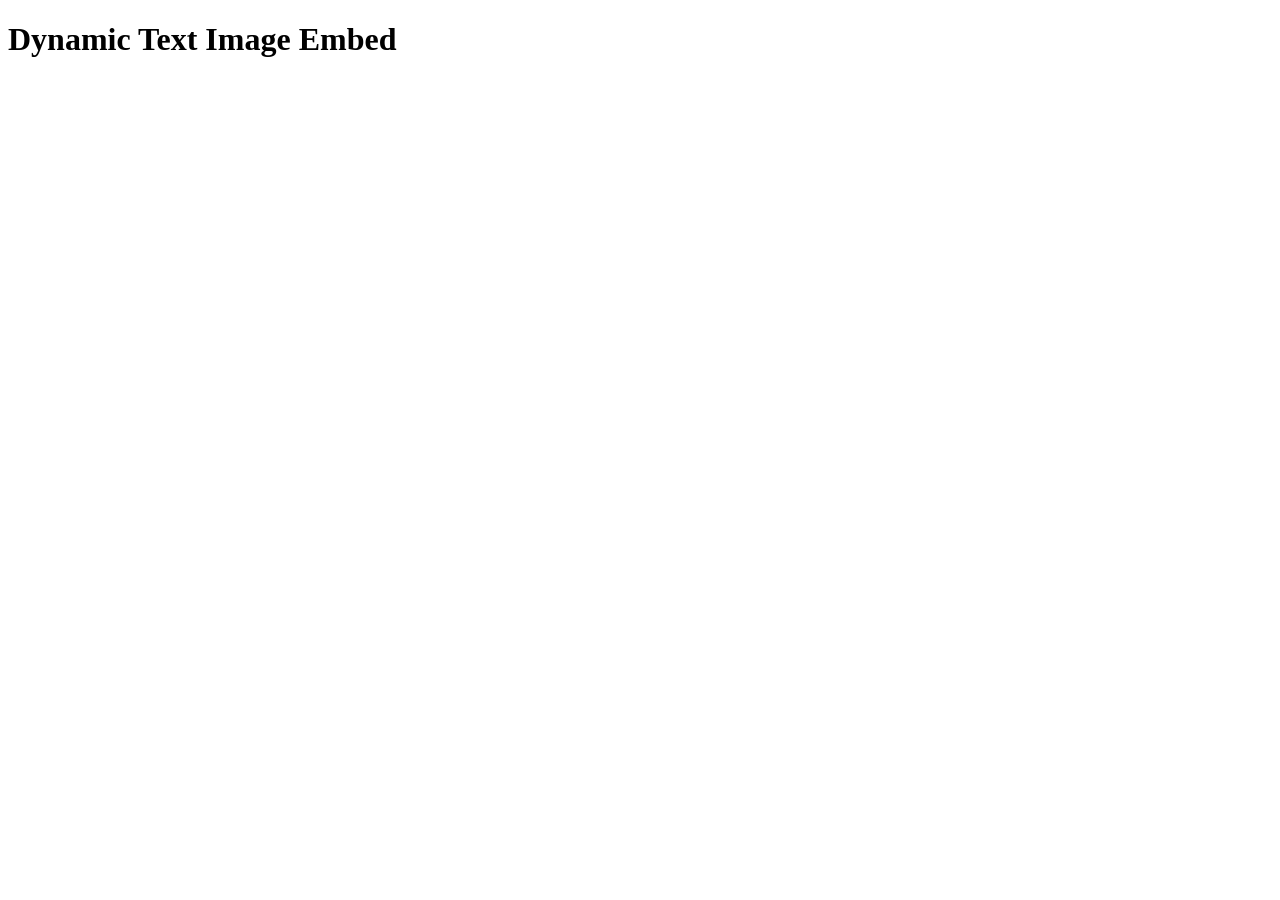
==== index.html @ 7510da05 "Add files via upload" ====
<!DOCTYPE html>
<html lang="en">
<head>
    <meta charset="UTF-8">
    <meta name="viewport" content="width=device-width, initial-scale=1.0">
    <title>Dynamic Text Image Embed</title>
    <meta id="dynamicImage" property="og:image" content="">
    <script src="script.js" defer></script>
</head>
<body>
    <h1>Dynamic Text Image Embed</h1>
</body>
</html>
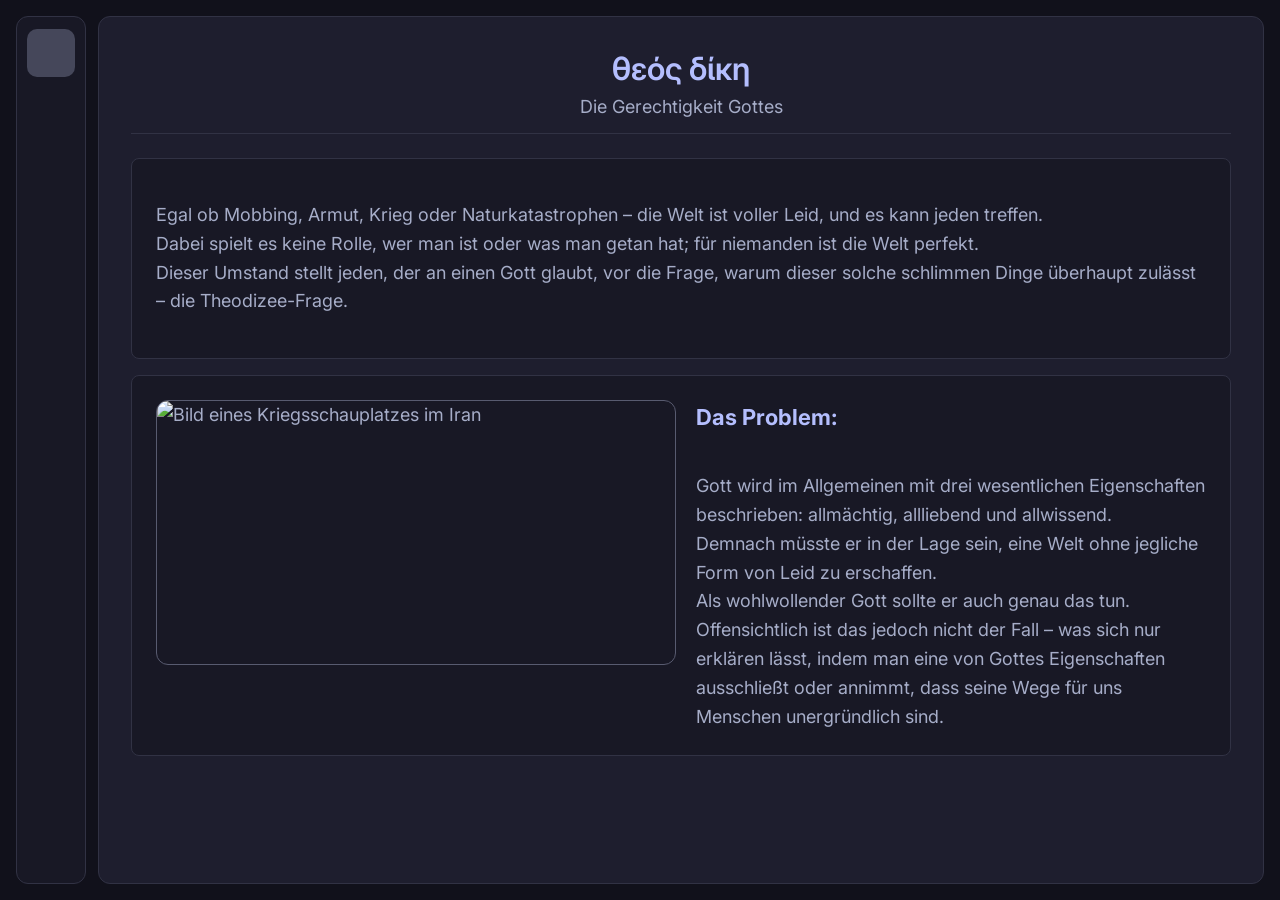
==== commit e84b1d5f: "Add files via upload" ====
--- a/index.html
+++ b/index.html
@@ -1,13 +1,188 @@
-<!DOCTYPE html>
-<html lang="en">
-<head>
-    <meta charset="UTF-8">
-    <meta name="viewport" content="width=device-width, initial-scale=1.0">
-    <title>Dynamic Text Image Embed</title>
-    <meta id="dynamicImage" property="og:image" content="">
-    <script src="script.js" defer></script>
-</head>
-<body>
-    <h1>Dynamic Text Image Embed</h1>
-</body>
+<!DOCTYPE html>
+<html lang="de">
+<head>
+  <meta charset="UTF-8">
+  <meta name="viewport" content="width=device-width, initial-scale=1.0">
+  <link rel="stylesheet" href="https://cdnjs.cloudflare.com/ajax/libs/font-awesome/7.0.1/css/all.min.css">
+  <link rel="stylesheet" href="./styles.css">
+  <title>θεός δίκη – Theodizee</title>
+</head>
+<body>
+  <div class="app-container">
+    <nav class="nav-bar">
+      <div class="nav-top">
+        <i class="fa-solid fa-house active" data-tab="home"       title="Startseite"></i>
+        <i class="fa-solid fa-book-bible"   data-tab="bibel"      title="Biblische Perspektive auf Leid"></i>
+        <i class="fa-solid fa-users"        data-tab="theologien" title="Theologische Ansätze"></i>
+        <i class="fa-solid fa-link"         data-tab="sources"    title="Quellenangaben"></i>
+      </div>
+      <div class="nav-bottom"></div>
+    </nav>
+
+    <div class="page-content">
+
+      <!-- Startseite -->
+      <section class="content-section active" id="home">
+        <h1 class="header">θεός δίκη</h1>
+        <h2 class="subheader">Die Gerechtigkeit Gottes</h2>
+        <div class="card">
+          <p>
+            Egal ob Mobbing, Armut, Krieg oder Naturkatastrophen – die Welt ist voller Leid, und es kann jeden treffen. <br>
+            Dabei spielt es keine Rolle, wer man ist oder was man getan hat; für niemanden ist die Welt perfekt. <br>
+            Dieser Umstand stellt jeden, der an einen Gott glaubt, vor die Frage, warum dieser solche schlimmen Dinge überhaupt zulässt –
+            die Theodizee-Frage.
+          </p>
+        </div>
+        <div class="card card--row">
+          <img
+            src="https://www.sueddeutsche.de/2026/03/03/11fb452f-204f-4a9d-99eb-8e6493ed3dcb.jpg?q=60&fm=avif&width=840&rect=0%2C53%2C2048%2C1152"
+            alt="Bild eines Kriegsschauplatzes im Iran"
+          >
+          <p>
+            <strong>Das Problem:</strong><br>
+            Gott wird im Allgemeinen mit drei wesentlichen Eigenschaften beschrieben: allmächtig, allliebend und allwissend. <br>
+            Demnach müsste er in der Lage sein, eine Welt ohne jegliche Form von Leid zu erschaffen. <br>
+            Als wohlwollender Gott sollte er auch genau das tun.
+            Offensichtlich ist das jedoch nicht der Fall – was sich nur erklären lässt, indem man eine von Gottes Eigenschaften ausschließt
+            oder annimmt, dass seine Wege für uns Menschen unergründlich sind.
+          </p>
+        </div>
+      </section>
+
+      <!-- Biblische Perspektive -->
+      <section class="content-section" id="bibel">
+        <h1 class="header">Biblische Perspektive auf Leid</h1>
+        <div class="card">
+          <p class="summary-lead">
+            <strong>
+              Nachdem Gott sich auf eine Wette mit Satan einließ, ob der gläubige Hiob von seinem Glauben abkäme,
+              sobald ihm Leid widerfahre, nimmt der Satan Hiobs Wohlstand, Kinder und Gesundheit. <br>
+              Auf sein Leiden hin wird er von seinen Freunden besucht, welche versuchen, ihn mit möglichen Gründen seines Leidens zu trösten:
+            </strong>
+          </p>
+          <div class="comparison">
+            <div class="panel">
+              <div class="comparison-header">
+                <p><strong>Elifas von Teman, Bildad von Schuach, Zofar von Naama</strong></p>
+              </div>
+              <div class="comparison-content">
+                <div class="image-text">
+                  <img
+                    src="https://images.meme-arsenal.com/36d19ea54255834c5b4321cabad402e8.jpg"
+                    alt="Richterin"
+                  >
+                  <p>
+                    Hiobs älteste drei Freunde erklären ihm, dass sein Leid in einem kausalen Zusammenhang mit seinen früheren Taten steht.
+                    Demnach wird Hiob gezielt von Gott für angebliche Sünden bestraft, die er sich in der Vergangenheit schuldig gemacht haben soll.
+                    Sie insinuieren damit, dass jegliche Verantwortung und Schuld an seinem Leid einzig und allein bei Hiob liegt,
+                    indem sie darauf hinweisen, dass Gott die absolute Gerechtigkeit darstelle und dementsprechend handle.
+                  </p>
+                </div>
+                <p>
+                  Für die Theodizee-Frage bedeutet das: Leid ist häufig die Konsequenz menschlicher Taten und des freien Willens.
+                </p>
+              </div>
+            </div>
+            <div class="panel">
+              <div class="comparison-header">
+                <p><strong>Elihu</strong></p>
+              </div>
+              <div class="comparison-content">
+                <div class="image-text">
+                  <img
+                    src="https://www.tagesspiegel.de/images/2814859/alternates/BASE_21_9_W1000/1660090678000/heprod-images-fotos-8-3-4-20170309-kind-319-1-20170307154356994.jpeg"
+                    alt="Kind mit nachdenklichem Gesichtsausdruck"
+                  >
+                  <p>
+                    Der jüngste Freund Hiobs widerspricht als Einziger dieser Annahme – und hat damit recht:
+                    Hiobs Leid ist keine Strafe, sondern das Ergebnis einer Wette zwischen Gott und Satan.
+                    Das weiß Elihu allerdings nicht. Seine Theorie ist, dass Gott Leid als erzieherische Maßnahme nutzt,
+                    um größeres Übel zu verhindern. Er kritisiert Hiob für seine angebliche Hochmut und ist der Ansicht,
+                    dass diese Sünde einen von Gott abbringt – was wiederum zu noch mehr Leid führe.
+                  </p>
+                </div>
+                <p>
+                  Hier wird Leid als etwas Unvermeidbares dargestellt, wobei Gottes Wege stets die des geringsten Leides sind.
+                </p>
+              </div>
+            </div>
+          </div>
+        </div>
+      </section>
+
+      <!-- Theologische Ansätze -->
+      <section class="content-section" id="theologien">
+        <h1 class="header">Theologische Ansätze</h1>
+        <div class="card">
+          <p class="summary-lead">
+            <strong>Verschiedene Theologen deuten die Existenz von Leid unterschiedlich.</strong>
+          </p>
+          <div class="comparison">
+            <div class="panel">
+              <div class="comparison-header">
+                <p><strong>Gottfried Wilhelm Leibniz</strong></p>
+              </div>
+              <div class="comparison-content">
+                <div class="leibniz-solution">
+                  <p class="solution-title">Leibniz' Aussagen sind folgende:</p>
+                  <ul>
+                    <li>Es gibt unendlich viele mögliche Welten (Universen)</li>
+                    <li>Gott wählte diejenige, die er für die beste hielt – also jene mit dem wenigsten Leid</li>
+                  </ul>
+                  <p class="solution-implication">→ Unsere Welt ist die bestmögliche aller Welten</p>
+                  <p class="solution-caveat">Jedoch widerspricht dies dem Anschein eines allmächtigen Gottes</p>
+                  <p class="solution-title" style="margin-top: 14px;">Eine andere Möglichkeit:</p>
+                  <ul>
+                    <li>Die Welt wäre ohne Leid nicht die bestmögliche</li>
+                    <li>Eventuell ist eine leidlose Welt nicht Gottes einziger Weg zur bestmöglich guten Welt</li>
+                  </ul>
+                </div>
+              </div>
+            </div>
+            <div class="panel">
+              <div class="comparison-header">
+                <p><strong>Elihu</strong></p>
+              </div>
+              <div class="comparison-content">
+                <div class="image-text">
+                  <img
+                    src="https://www.tagesspiegel.de/images/2814859/alternates/BASE_21_9_W1000/1660090678000/heprod-images-fotos-8-3-4-20170309-kind-319-1-20170307154356994.jpeg"
+                    alt="Kind mit nachdenklichem Gesichtsausdruck"
+                  >
+                  <p>
+                    Der jüngste Freund Hiobs widerspricht als Einziger der Straftheorie – und hat damit recht.
+                    Seine Theorie ist, dass Gott Leid als erzieherische Maßnahme einsetzt, um größeres Übel zu verhindern.
+                    Leid dient demnach einem höheren Zweck und ist Teil eines göttlichen Plans,
+                    den wir als Menschen nicht vollständig überblicken können.
+                  </p>
+                </div>
+                <p>
+                  Leid erscheint hier als unvermeidlich, aber sinnvoll – Gottes Wege sind stets die des geringsten Gesamtübels.
+                </p>
+              </div>
+            </div>
+          </div>
+        </div>
+      </section>
+
+      <!-- Quellenangaben -->
+      <section class="content-section" id="sources">
+        <h1 class="header">Quellenangaben</h1>
+        <div class="card">
+          <ul class="sources-list">
+            <li><a href="https://www.bibleserver.com/LUT/Hiob1">Das Buch Hiob – bibleserver.com</a></li>
+            <li><a href="https://images.meme-arsenal.com/36d19ea54255834c5b4321cabad402e8.jpg">Bild: Richterin (meme-arsenal.com)</a></li>
+            <li><a href="https://www.tagesspiegel.de/images/2814859/alternates/BASE_21_9_W1000/1660090678000/heprod-images-fotos-8-3-4-20170309-kind-319-1-20170307154356994.jpeg">Bild: Kind mit Mutter (tagesspiegel.de)</a></li>
+            <li><a href="https://www.sueddeutsche.de/2026/03/03/11fb452f-204f-4a9d-99eb-8e6493ed3dcb.jpg">Bild: Iran-Krieg (sueddeutsche.de)</a></li>
+            <li><a href="https://cdnjs.cloudflare.com/ajax/libs/font-awesome/7.0.1/css/all.min.css">Font Awesome Icons (cdnjs.cloudflare.com)</a></li>
+          </ul>
+        </div>
+      </section>
+
+    </div>
+  </div>
+
+  <script src="app.js"></script>
+	<script type="module" src="./comments.js"></script>
+</body>
 </html>
--- a/styles.css
+++ b/styles.css
@@ -0,0 +1,337 @@
+@import url('https://fonts.googleapis.com/css2?family=Inter:wght@400;500;600&display=swap');
+
+/* ─── Design Tokens (Catppuccin Mocha) ──────────────────────────────────── */
+:root {
+  --crust:    #11111b;
+  --mantle:   #181825;
+  --base:     #1e1e2e;
+  --surface0: #313244;
+  --surface1: #45475a;
+  --surface2: #585b70;
+  --overlay1: #7f849c;
+  --subtext0: #a6adc8;
+  --text:     #cdd6f4;
+  --lavender: #b4befe;
+}
+
+/* ─── Reset ─────────────────────────────────────────────────────────────── */
+* {
+  box-sizing: border-box;
+}
+
+body {
+  font-family: 'Inter', sans-serif;
+  background-color: var(--crust);
+  color: var(--text);
+  height: 100vh;
+  width: 100vw;
+  margin: 0;
+  padding: 0;
+  overflow: hidden;
+}
+
+/* ─── Layout ─────────────────────────────────────────────────────────────── */
+.app-container {
+  display: flex;
+  height: 100%;
+  padding: 16px;
+  gap: 12px;
+}
+
+/* ─── Navigation Sidebar ─────────────────────────────────────────────────── */
+.nav-bar {
+  display: flex;
+  flex-direction: column;
+  align-items: center;
+  flex-shrink: 0;
+  width: 70px;
+  padding: 12px 0;
+  background-color: var(--mantle);
+  border: 1px solid var(--surface0);
+  border-radius: 12px;
+
+  .nav-top {
+    display: flex;
+    flex-direction: column;
+    align-items: center;
+    gap: 8px;
+    width: 100%;
+  }
+
+  .nav-bottom {
+    display: flex;
+    justify-content: center;
+    margin-top: auto;
+    padding-top: 12px;
+    width: 100%;
+  }
+
+  .fa-solid {
+    display: flex;
+    align-items: center;
+    justify-content: center;
+    width: 48px;
+    height: 48px;
+    font-size: 22px;
+    color: var(--overlay1);
+    border-radius: 10px;
+    cursor: pointer;
+    transition: background-color 0.2s ease, color 0.2s ease;
+
+    &:hover {
+      background-color: var(--surface0);
+      color: var(--text);
+    }
+
+    &.active {
+      background-color: var(--surface1);
+      color: var(--lavender);
+    }
+  }
+}
+
+/* ─── Main Content Area ──────────────────────────────────────────────────── */
+/*
+  This is a flex column so that .content-section#comments can use
+  flex: 1 + min-height: 0 to fill the space and scroll internally.
+  Regular sections still scroll the whole panel via overflow-y: auto.
+*/
+.page-content {
+  display: flex;
+  flex-direction: column;
+  flex: 1;
+  min-height: 0;        /* lets children shrink below their natural height  */
+  padding: 32px;
+  overflow-y: auto;     /* regular sections scroll the panel as before       */
+  background-color: var(--base);
+  border: 1px solid var(--surface0);
+  border-radius: 12px;
+
+  &::-webkit-scrollbar {
+    width: 8px;
+
+    &-thumb {
+      background-color: var(--surface1);
+      border-radius: 4px;
+
+      &:hover {
+        background-color: var(--surface2);
+      }
+    }
+  }
+}
+
+/* ─── Content Sections ───────────────────────────────────────────────────── */
+.content-section {
+  display: none;
+  animation: fadeIn 0.2s ease;
+
+  &.active {
+    display: block;
+  }
+
+  /* Comments section overrides: fills the panel and scrolls internally */
+  &#comments.active {
+    display: flex;
+    flex-direction: column;
+    flex: 1;
+    min-height: 0;
+    overflow: hidden;   /* stop the panel from scrolling; list scrolls instead */
+  }
+
+  .header {
+    margin: 0 0 8px;
+    font-size: 32px;
+    font-weight: 600;
+    color: var(--lavender);
+    text-align: center;
+  }
+
+  .subheader {
+    margin: 0 0 24px;
+    padding-bottom: 16px;
+    font-size: 18px;
+    font-weight: 400;
+    color: var(--subtext0);
+    text-align: center;
+    border-bottom: 1px solid var(--surface0);
+  }
+}
+
+@keyframes fadeIn {
+  from { opacity: 0; transform: translateY(5px); }
+  to   { opacity: 1; transform: translateY(0); }
+}
+
+/* ─── Card ───────────────────────────────────────────────────────────────── */
+.card {
+  padding: 24px;
+  margin-bottom: 16px;
+  color: var(--subtext0);
+  font-size: 18px;
+  line-height: 1.6;
+  background-color: var(--mantle);
+  border: 1px solid var(--surface0);
+  border-radius: 8px;
+
+  &.card--row {
+    display: flex;
+    flex-direction: row;
+    align-items: flex-start;
+    gap: 20px;
+
+    img {
+      flex-shrink: 0;
+      width: 520px;
+      height: 265px;
+      margin: 0;
+    }
+
+    p {
+      margin: 0;
+      font-size: 18px;
+
+      strong {
+        display: block;
+        margin-bottom: 8px;
+        font-size: 22px;
+        color: var(--lavender);
+      }
+    }
+  }
+}
+
+/* ─── Images ─────────────────────────────────────────────────────────────── */
+img {
+  display: block;
+  width: 250px;
+  height: 165px;
+  margin-top: 20px;
+  border: 1px solid var(--surface2);
+  border-radius: 12px;
+  object-fit: cover;
+}
+
+/* ─── Summary Lead ───────────────────────────────────────────────────────── */
+.summary-lead {
+  padding-left: 15px;
+  margin-bottom: 0;
+  font-size: 17px;
+  border-left: 5px solid var(--lavender);
+  border-radius: 5px;
+}
+
+/* ─── Comparison Grid ────────────────────────────────────────────────────── */
+.comparison {
+  display: flex;
+  flex-direction: row;
+  gap: 25px;
+  width: 100%;
+  padding-top: 20px;
+  font-size: 18px;
+
+  .panel {
+    display: flex;
+    flex-direction: column;
+    flex: 1;
+    padding: 0 5px 5px;
+    border: 2px solid var(--surface1);
+    border-radius: 10px;
+
+    .comparison-header p {
+      margin-top: 20px;
+      font-size: 22px;
+      color: var(--lavender);
+      text-align: center;
+      text-decoration: underline;
+      text-underline-offset: 4px;
+    }
+
+    .image-text {
+      display: flex;
+      flex-direction: row;
+      align-items: flex-start;
+      gap: 16px;
+      margin: 0 12px;
+
+      img {
+        flex-shrink: 0;
+        margin-top: 12px;
+      }
+
+      p {
+        margin: 12px 0 0;
+      }
+    }
+
+    .comparison-content > p {
+      margin-top: 16px;
+      padding: 0 12px;
+      text-align: center;
+      font-style: italic;
+      color: var(--text);
+    }
+  }
+}
+
+/* ─── Leibniz Solution Block ─────────────────────────────────────────────── */
+.leibniz-solution {
+  margin: 12px 0 8px 12px;
+  padding: 14px 18px;
+  color: var(--subtext0);
+  line-height: 1.7;
+
+  ul {
+    margin: 6px 0 10px;
+    padding-left: 20px;
+  }
+
+  li {
+    margin-bottom: 4px;
+  }
+
+  .solution-title {
+    margin: 0 0 4px;
+    font-weight: 600;
+    color: var(--lavender);
+  }
+
+  .solution-implication {
+    margin: 4px 0;
+    font-style: italic;
+    color: var(--text);
+  }
+
+  .solution-caveat {
+    margin: 6px 0 0;
+    padding-left: 10px;
+    font-size: 16px;
+    color: var(--overlay1);
+    border-left: 3px solid var(--surface2);
+  }
+}
+
+/* ─── Theologien Section ─────────────────────────────────────────────────── */
+#theologien .card > .summary-lead {
+  font-size: 18px;
+}
+
+/* ─── Sources List ───────────────────────────────────────────────────────── */
+.sources-list {
+  display: flex;
+  flex-direction: column;
+  gap: 10px;
+  padding-left: 24px;
+  list-style: disc;
+
+  a {
+    color: var(--lavender);
+    text-decoration: none;
+    transition: color 0.15s ease;
+
+    &:hover {
+      color: var(--text);
+      text-decoration: underline;
+    }
+  }
+}
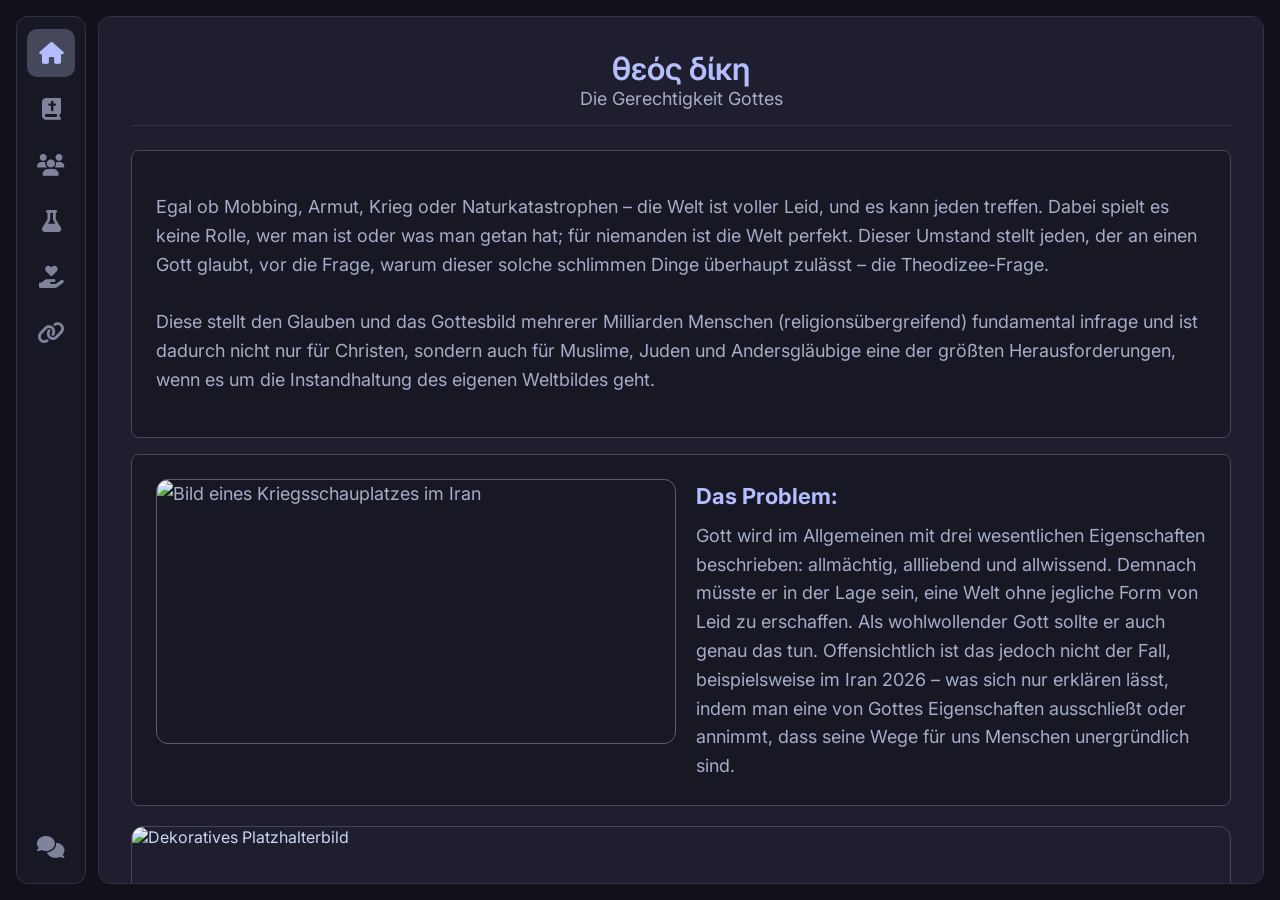
==== commit 3489767c: "Add files via upload" ====
--- a/index.html
+++ b/index.html
@@ -3,18 +3,23 @@
 <head>
   <meta charset="UTF-8">
   <meta name="viewport" content="width=device-width, initial-scale=1.0">
-  <link rel="stylesheet" href="https://cdnjs.cloudflare.com/ajax/libs/font-awesome/7.0.1/css/all.min.css">
+  <link rel="stylesheet" href="https://cdnjs.cloudflare.com/ajax/libs/font-awesome/6.5.0/css/all.min.css">
   <link rel="stylesheet" href="./styles.css">
+  <link rel="icon" type="image/svg+xml" href="./contents/religion-svgrepo.svg">
   <title>θεός δίκη – Theodizee</title>
 </head>
 <body>
   <div class="app-container">
+
+    <!-- Seitenleiste -->
     <nav class="nav-bar">
       <div class="nav-top">
-        <i class="fa-solid fa-house active" data-tab="home"       title="Startseite"></i>
-        <i class="fa-solid fa-book-bible"   data-tab="bibel"      title="Biblische Perspektive auf Leid"></i>
-        <i class="fa-solid fa-users"        data-tab="theologien" title="Theologische Ansätze"></i>
-        <i class="fa-solid fa-link"         data-tab="sources"    title="Quellenangaben"></i>
+        <i class="fa-solid fa-house active"       data-tab="home"       title="Startseite"></i>
+        <i class="fa-solid fa-book-bible"         data-tab="bibel"      title="Biblische Perspektive auf Leid"></i>
+        <i class="fa-solid fa-users"              data-tab="theologien" title="Theologische Ansätze"></i>
+        <i class="fa-solid fa-flask"              data-tab="umgang"     title="Umgang mit Leid"></i>
+        <i class="fa-solid fa-hand-holding-heart" data-tab="hilfe"      title="Hilfsangebote"></i>
+        <i class="fa-solid fa-link"               data-tab="quellen"    title="Quellenangaben"></i>
       </div>
       <div class="nav-bottom"></div>
     </nav>
@@ -23,59 +28,77 @@
 
       <!-- Startseite -->
       <section class="content-section active" id="home">
-        <h1 class="header">θεός δίκη</h1>
-        <h2 class="subheader">Die Gerechtigkeit Gottes</h2>
+        <h1 class="section-title">θεός δίκη</h1>
+        <p class="section-subtitle">Die Gerechtigkeit Gottes</p>
+
         <div class="card">
           <p>
-            Egal ob Mobbing, Armut, Krieg oder Naturkatastrophen – die Welt ist voller Leid, und es kann jeden treffen. <br>
-            Dabei spielt es keine Rolle, wer man ist oder was man getan hat; für niemanden ist die Welt perfekt. <br>
+            Egal ob Mobbing, Armut, Krieg oder Naturkatastrophen – die Welt ist voller Leid, und es kann jeden treffen.
+            Dabei spielt es keine Rolle, wer man ist oder was man getan hat; für niemanden ist die Welt perfekt.
             Dieser Umstand stellt jeden, der an einen Gott glaubt, vor die Frage, warum dieser solche schlimmen Dinge überhaupt zulässt –
             die Theodizee-Frage.
-          </p>
-        </div>
+            <br><br>
+            Diese stellt den Glauben und das Gottesbild mehrerer Milliarden Menschen (religionsübergreifend) fundamental infrage
+            und ist dadurch nicht nur für Christen, sondern auch für Muslime, Juden und Andersgläubige eine der größten
+            Herausforderungen, wenn es um die Instandhaltung des eigenen Weltbildes geht.
+          </p>
+        </div>
+
         <div class="card card--row">
           <img
             src="https://www.sueddeutsche.de/2026/03/03/11fb452f-204f-4a9d-99eb-8e6493ed3dcb.jpg?q=60&fm=avif&width=840&rect=0%2C53%2C2048%2C1152"
             alt="Bild eines Kriegsschauplatzes im Iran"
           >
           <p>
-            <strong>Das Problem:</strong><br>
-            Gott wird im Allgemeinen mit drei wesentlichen Eigenschaften beschrieben: allmächtig, allliebend und allwissend. <br>
-            Demnach müsste er in der Lage sein, eine Welt ohne jegliche Form von Leid zu erschaffen. <br>
+            <strong>Das Problem:</strong>
+            Gott wird im Allgemeinen mit drei wesentlichen Eigenschaften beschrieben: allmächtig, allliebend und allwissend.
+            Demnach müsste er in der Lage sein, eine Welt ohne jegliche Form von Leid zu erschaffen.
             Als wohlwollender Gott sollte er auch genau das tun.
-            Offensichtlich ist das jedoch nicht der Fall – was sich nur erklären lässt, indem man eine von Gottes Eigenschaften ausschließt
-            oder annimmt, dass seine Wege für uns Menschen unergründlich sind.
-          </p>
-        </div>
+            Offensichtlich ist das jedoch nicht der Fall, beispielsweise im Iran 2026 – was sich nur erklären lässt, indem man eine von Gottes Eigenschaften
+            ausschließt oder annimmt, dass seine Wege für uns Menschen unergründlich sind.
+          </p>
+        </div>
+
+        <img
+          src="https://w.wallhaven.cc/full/2y/wallhaven-2y2wg6.png"
+          alt="Dekoratives Platzhalterbild"
+          id ="img-placeholder"
+        >
       </section>
 
       <!-- Biblische Perspektive -->
       <section class="content-section" id="bibel">
-        <h1 class="header">Biblische Perspektive auf Leid</h1>
+        <h1 class="section-title">Biblische Perspektive auf Leid</h1>
+        <p class="section-subtitle">Was das Buch Hiob zum Verständnis des Leidens beitragen kann</p>
+
         <div class="card">
           <p class="summary-lead">
             <strong>
               Nachdem Gott sich auf eine Wette mit Satan einließ, ob der gläubige Hiob von seinem Glauben abkäme,
-              sobald ihm Leid widerfahre, nimmt der Satan Hiobs Wohlstand, Kinder und Gesundheit. <br>
-              Auf sein Leiden hin wird er von seinen Freunden besucht, welche versuchen, ihn mit möglichen Gründen seines Leidens zu trösten:
+              sobald ihm Leid widerfahre, nimmt Satan Hiobs Wohlstand, Kinder und Gesundheit.
+              Auf sein Leiden hin wird er von seinen Freunden besucht, welche versuchen, ihn mit möglichen Gründen
+              seines Leidens zu trösten:
             </strong>
           </p>
-          <div class="comparison">
-            <div class="panel">
-              <div class="comparison-header">
+
+          <div class="comparison-grid">
+
+            <div class="comparison-panel">
+              <div class="comparison-panel-header">
                 <p><strong>Elifas von Teman, Bildad von Schuach, Zofar von Naama</strong></p>
               </div>
-              <div class="comparison-content">
+              <div class="comparison-panel-content">
                 <div class="image-text">
                   <img
                     src="https://images.meme-arsenal.com/36d19ea54255834c5b4321cabad402e8.jpg"
                     alt="Richterin"
                   >
                   <p>
-                    Hiobs älteste drei Freunde erklären ihm, dass sein Leid in einem kausalen Zusammenhang mit seinen früheren Taten steht.
-                    Demnach wird Hiob gezielt von Gott für angebliche Sünden bestraft, die er sich in der Vergangenheit schuldig gemacht haben soll.
-                    Sie insinuieren damit, dass jegliche Verantwortung und Schuld an seinem Leid einzig und allein bei Hiob liegt,
-                    indem sie darauf hinweisen, dass Gott die absolute Gerechtigkeit darstelle und dementsprechend handle.
+                    Hiobs ältesten drei Freunde erklären ihm, dass sein Leid in einem kausalen Zusammenhang mit
+                    seinen früheren Taten steht. Demnach wird Hiob gezielt von Gott für angebliche Sünden bestraft,
+                    die er sich in der Vergangenheit schuldig gemacht haben soll. Sie insinuieren damit, dass jegliche
+                    Verantwortung und Schuld an seinem Leid einzig und allein bei Hiob liegt, indem sie darauf hinweisen,
+                    dass Gott die absolute Gerechtigkeit darstelle und dementsprechend handle.
                   </p>
                 </div>
                 <p>
@@ -83,11 +106,12 @@
                 </p>
               </div>
             </div>
-            <div class="panel">
-              <div class="comparison-header">
+
+            <div class="comparison-panel">
+              <div class="comparison-panel-header">
                 <p><strong>Elihu</strong></p>
               </div>
-              <div class="comparison-content">
+              <div class="comparison-panel-content">
                 <div class="image-text">
                   <img
                     src="https://www.tagesspiegel.de/images/2814859/alternates/BASE_21_9_W1000/1660090678000/heprod-images-fotos-8-3-4-20170309-kind-319-1-20170307154356994.jpeg"
@@ -97,7 +121,7 @@
                     Der jüngste Freund Hiobs widerspricht als Einziger dieser Annahme – und hat damit recht:
                     Hiobs Leid ist keine Strafe, sondern das Ergebnis einer Wette zwischen Gott und Satan.
                     Das weiß Elihu allerdings nicht. Seine Theorie ist, dass Gott Leid als erzieherische Maßnahme nutzt,
-                    um größeres Übel zu verhindern. Er kritisiert Hiob für seine angebliche Hochmut und ist der Ansicht,
+                    um größeres Übel zu verhindern. Er kritisiert Hiob für seinen angeblichen Hochmut und ist der Ansicht,
                     dass diese Sünde einen von Gott abbringt – was wiederum zu noch mehr Leid führe.
                   </p>
                 </div>
@@ -106,76 +130,213 @@
                 </p>
               </div>
             </div>
+
           </div>
         </div>
       </section>
 
       <!-- Theologische Ansätze -->
       <section class="content-section" id="theologien">
-        <h1 class="header">Theologische Ansätze</h1>
+        <h1 class="section-title">Theologische Ansätze</h1>
+        <p class="section-subtitle"></p>
+
         <div class="card">
           <p class="summary-lead">
             <strong>Verschiedene Theologen deuten die Existenz von Leid unterschiedlich.</strong>
           </p>
-          <div class="comparison">
-            <div class="panel">
-              <div class="comparison-header">
+
+          <div class="comparison-grid">
+
+            <div class="comparison-panel">
+              <div class="comparison-panel-header">
                 <p><strong>Gottfried Wilhelm Leibniz</strong></p>
               </div>
-              <div class="comparison-content">
-                <div class="leibniz-solution">
-                  <p class="solution-title">Leibniz' Aussagen sind folgende:</p>
+              <div class="comparison-panel-content">
+                <div class="leibniz-block">
+                  <p class="leibniz-block-title">Leibniz' Aussagen sind folgende:</p>
                   <ul>
                     <li>Es gibt unendlich viele mögliche Welten (Universen)</li>
                     <li>Gott wählte diejenige, die er für die beste hielt – also jene mit dem wenigsten Leid</li>
                   </ul>
-                  <p class="solution-implication">→ Unsere Welt ist die bestmögliche aller Welten</p>
-                  <p class="solution-caveat">Jedoch widerspricht dies dem Anschein eines allmächtigen Gottes</p>
-                  <p class="solution-title" style="margin-top: 14px;">Eine andere Möglichkeit:</p>
+                  <p class="leibniz-block-implication">-> Unsere Welt ist die bestmögliche aller Welten</p>
+                  <p class="leibniz-block-caveat">Jedoch widerspricht dies dem Anschein eines allmächtigen Gottes</p>
+
+                  <p class="leibniz-block-title">Eine andere Möglichkeit:</p>
                   <ul>
                     <li>Die Welt wäre ohne Leid nicht die bestmögliche</li>
                     <li>Eventuell ist eine leidlose Welt nicht Gottes einziger Weg zur bestmöglich guten Welt</li>
                   </ul>
-                </div>
-              </div>
-            </div>
-            <div class="panel">
-              <div class="comparison-header">
-                <p><strong>Elihu</strong></p>
-              </div>
-              <div class="comparison-content">
-                <div class="image-text">
-                  <img
-                    src="https://www.tagesspiegel.de/images/2814859/alternates/BASE_21_9_W1000/1660090678000/heprod-images-fotos-8-3-4-20170309-kind-319-1-20170307154356994.jpeg"
-                    alt="Kind mit nachdenklichem Gesichtsausdruck"
-                  >
-                  <p>
-                    Der jüngste Freund Hiobs widerspricht als Einziger der Straftheorie – und hat damit recht.
-                    Seine Theorie ist, dass Gott Leid als erzieherische Maßnahme einsetzt, um größeres Übel zu verhindern.
-                    Leid dient demnach einem höheren Zweck und ist Teil eines göttlichen Plans,
-                    den wir als Menschen nicht vollständig überblicken können.
+                  <ul class="leibniz-block-implication">
+                    <li>Verbesserungen an einer Stelle können an anderer Verschlechterungen verursachen</li>
+                    <li>Gott versucht so viel Leid wie möglich zu vermeiden und gute sowie schlechte Situationen im Gleichgewicht zu halten</li>
+                  </ul>
+
+                  <p class="leibniz-block-tldr">
+                    TLDR;<br>
+                    Wenn unsere Welt – mit Leid – die beste ist, ist Gott nicht allmächtig; oder wenn er es gewollt hätte, ist er nicht moralisch perfekt.
                   </p>
                 </div>
-                <p>
-                  Leid erscheint hier als unvermeidlich, aber sinnvoll – Gottes Wege sind stets die des geringsten Gesamtübels.
-                </p>
-              </div>
-            </div>
-          </div>
+              </div>
+            </div>
+
+            <div class="comparison-panel">
+              <div class="comparison-panel-header">
+                <p><strong>Hans Jonas</strong></p>
+              </div>
+              <div class="comparison-panel-content">
+                <div class="leibniz-block">
+                  <p class="leibniz-block-title">Der Gottesbegriff nach Auschwitz (1987):</p>
+                  <ul>
+                    <li>Gottes klassische Eigenschaften sind widersprüchlich und müssen neu gedacht werden</li>
+                    <li>Jonas ist bereit, sein Gottesbild grundlegend zu ändern</li>
+                    <li>Für ihn ist es die <strong>Allmächtigkeit</strong>, die wegfällt</li>
+                  </ul>
+
+                  <p class="leibniz-block-title">Wie antwortet Jonas auf die Theodizee-Frage?</p>
+                  <ul>
+                    <li>Gott hat seine Allmacht nach der Schöpfung abgelegt, damit der Mensch frei sein kann</li>
+                    <li>Absolute Freiheit kann nur existieren, wenn Gott nicht eingreift – auch nicht um Ungerechtigkeit abzuwenden</li>
+                    <li>Gott leidet mit den Menschen (z.B. mit denen in Auschwitz) und kann nicht intervenieren</li>
+                    <li>Leid ist die Konsequenz von Freiheit</li>
+                    <li>Gott ist uns näher als wir bisher dachten</li>
+                  </ul>
+
+                  <p class="leibniz-block-tldr">
+                    TLDR;<br>
+                    Leid existiert, weil Gott – um uns absolute Freiheit zu gewähren – auf seine Allmächtigkeit verzichtet hat
+                    und es dadurch nicht abwenden kann.
+                  </p>
+                </div>
+              </div>
+            </div>
+
+          </div>
+        </div>
+      </section>
+
+      <!-- Umgang mit Leid -->
+      <section class="content-section" id="umgang">
+        <h1 class="section-title">Umgang mit Leid</h1>
+        <p class="section-subtitle">Wie Menschen und Religionen auf das Problem des Leidens reagieren</p>
+
+        <div class="umgang-grid">
+
+          <div class="card umgang-card">
+            <p class="umgang-card-title">Rechtfertigung des Leidens</p>
+            <ul>
+              <li>Leid wird durch höhere Zwecke gerechtfertigt – etwa als Prüfung oder als gerechte Strafe für schlechte Taten</li>
+              <li>Ohne Leid könnten wir leidfreie Zeiten nicht wertschätzen – Schmerz macht Freude erst erfahrbar</li>
+              <li>Leid kann zur moralischen Reifung und persönlichem Wachstum beitragen</li>
+            </ul>
+          </div>
+
+          <div class="card umgang-card">
+            <p class="umgang-card-title">Anpassung der Gottesattribute</p>
+            <ul>
+              <li>Man akzeptiert, dass Gott nicht gleichzeitig allmächtig, allgütig und allwissend sein kann</li>
+              <li>Laut <strong>Hans Jonas</strong> lassen sich nur zwei der drei klassischen Gotteseigenschaften gleichzeitig aufrechterhalten:</li>
+            </ul>
+            <p class="umgang-card-example">
+              z.B.: Wenn Gott verständlich und allmächtig ist, kann er nicht vollkommen gütig sein – sonst würde er eingreifen.
+            </p>
+          </div>
+
+          <div class="card umgang-card">
+            <p class="umgang-card-title">Verweigerung & Resignation</p>
+            <ul>
+              <li>Die Frage nach dem Leid wird als unlösbar und Gott als unergründlich empfunden und schlicht aufgegeben</li>
+              <li>Manche Menschen wenden sich vom Glauben ab – das Leid wird zum Argument gegen die Existenz Gottes</li>
+              <li>Diese Haltung entspricht einem praktischen Atheismus angesichts des Theodizeeproblems</li>
+            </ul>
+          </div>
+
+        </div>
+
+        <div class="umgang-images">
+          <img src="https://bilder.deutschlandfunk.de/FI/LE/_f/46/FILE_f46070c9902658cf987ae801c704caaf/imago0095424781h-jpg-100-1920x1080.jpg" alt="Sintflut-Darstellung">
+          <img src="https://www.renovabis.de/site/assets/files/38874/auschwitz.1500x0.jpg"                                                      alt="Auschwitz">
+        </div>
+      </section>
+
+      <!-- Hilfsangebote -->
+      <section class="content-section" id="hilfe">
+        <h1 class="section-title">Hilfsangebote</h1>
+        <p class="section-subtitle">Happy getting better</p>
+
+        <div class="card">
+          <p class="hilfe-intro">
+            Im Leben begegnen Menschen immer wieder Schmerz, Leid und Verlust. Religion kann dabei helfen, solche Erfahrungen zu bewältigen und ihnen Sinn zu geben.
+            Gleichzeitig kann Leid den Glauben erschüttern und Zweifel auslösen, insbesondere im Zusammenhang mit der Theodizee-Frage nach Gott und Leid.
+            In solchen Situationen kann Unterstützung helfen, mit religiösen Fragen und persönlichem Leid umzugehen.
+            Hier findest du Beispiele, an wen du dich wenden kannst, wenn du gerade in so einer Situation bist:
+          </p>
+        </div>
+
+        <div class="hilfe-grid">
+
+          <div class="card hilfe-card">
+            <p class="hilfe-card-title">Telefon Seelsorge</p>
+            <p class="hilfe-card-desc">Eine von den christlichen Kirchen finanzierte Hotline für Hilfesuchende (religionsunabhängig)</p>
+            <p class="hilfe-card-detail">Rund um die Uhr erreichbar unter:</p>
+            <div class="hilfe-card-contact">
+              <span>0800 1110111</span>
+              <span>0800 1110222</span>
+            </div>
+          </div>
+
+          <div class="card hilfe-card">
+            <p class="hilfe-card-title">Psychologische Beratungsstelle EFL Lörrach</p>
+            <p class="hilfe-card-desc">Beratungsstelle der Katholischen Kirche</p>
+            <p class="hilfe-card-detail">Schwarzwaldstraße 1, 79539 Lörrach</p>
+            <p class="hilfe-card-detail">Erreichbar unter: <strong>07621 3087</strong></p>
+            <a class="hilfe-card-link" href="https://www.efl-loerrach.de/angebote-2/einzelberatung/" target="_blank" rel="noopener noreferrer">
+              www.efl-loerrach.de
+            </a>
+          </div>
+
+          <div class="card hilfe-card">
+            <p class="hilfe-card-title">Örtliche Kirchengemeinde</p>
+            <p class="hilfe-card-desc">Dein(e) örtliche(r) Kirchengemeinde oder Pfarrer stehen dir ebenfalls gerne zur Verfügung, wenn du Hilfe brauchst oder Fragen bezüglich deines Glaubens hast.</p>
+          </div>
+
+        </div>
+
+        <div class="help-images">
+          <img src="./contents/image-man.png"   alt="Mann, der Hilfe anbietet">
+          <img src="./contents/image-woman.png" alt="Frau, die Hilfe anbietet">
         </div>
       </section>
 
       <!-- Quellenangaben -->
-      <section class="content-section" id="sources">
-        <h1 class="header">Quellenangaben</h1>
+      <section class="content-section" id="quellen">
+        <h1 class="section-title">Quellenangaben</h1>
+        <p class="section-subtitle">Woher haben wir all die Infos?</p>
+
         <div class="card">
           <ul class="sources-list">
-            <li><a href="https://www.bibleserver.com/LUT/Hiob1">Das Buch Hiob – bibleserver.com</a></li>
-            <li><a href="https://images.meme-arsenal.com/36d19ea54255834c5b4321cabad402e8.jpg">Bild: Richterin (meme-arsenal.com)</a></li>
-            <li><a href="https://www.tagesspiegel.de/images/2814859/alternates/BASE_21_9_W1000/1660090678000/heprod-images-fotos-8-3-4-20170309-kind-319-1-20170307154356994.jpeg">Bild: Kind mit Mutter (tagesspiegel.de)</a></li>
-            <li><a href="https://www.sueddeutsche.de/2026/03/03/11fb452f-204f-4a9d-99eb-8e6493ed3dcb.jpg">Bild: Iran-Krieg (sueddeutsche.de)</a></li>
-            <li><a href="https://cdnjs.cloudflare.com/ajax/libs/font-awesome/7.0.1/css/all.min.css">Font Awesome Icons (cdnjs.cloudflare.com)</a></li>
+            <li><a href="https://www.bibleserver.com/LUT/Hiob1"                                                                                                                    target="_blank">(bibleserver.com) Das Buch Hiob                                          </a></li>
+            <li><a href="https://images.meme-arsenal.com/36d19ea54255834c5b4321cabad402e8.jpg"                                                                                     target="_blank">(meme-arsenal.com) Bild: Richterin                                       </a></li>
+            <li><a href="https://www.tagesspiegel.de/images/2814859/alternates/BASE_21_9_W1000/1660090678000/heprod-images-fotos-8-3-4-20170309-kind-319-1-20170307154356994.jpeg" target="_blank">(tagesspiegel.de) Bild: Kind mit Mutter                                  </a></li>
+            <li><a href="https://www.sueddeutsche.de/2026/03/03/11fb452f-204f-4a9d-99eb-8e6493ed3dcb.jpg"                                                                          target="_blank">(sueddeutsche.de) Bild: Iran-Krieg                                       </a></li>
+            <li><a href="https://fontawesome.com/search?ic=free-collection"                                                                                                        target="_blank">(cdnjs.cloudflare.com) Font Awesome Icons                                </a></li>
+            <li><a href="https://www.svgrepo.com/svg/414714/religion-peace-cultural"                                                                                               target="_blank">(svgrepo.com) Seiten-Icon                                                </a></li>
+            <li><a href="https://w.wallhaven.cc/full/2y/wallhaven-2y2wg6.png"                                                                                                      target="_blank">(wallhaven.cc) Platzhalterbild                                           </a></li>
+            <li><a href="https://freie-referate.de/geschichte/pinchas-lapide-und-hans-jonas-theologie-nach-auschwitz-aus-juedischer-perspektive"                                   target="_blank">(freie-referate.de) Hans Jonas zu Theodizee – eine kurze Zusammenfassung </a></li>
+            <li><a href="https://www.suhrkamp.de/buch/hans-jonas-der-gottesbegriff-nach-auschwitz-t-9783518380161"                                                                 target="_blank">(suhrkamp.de) Der Gottesbegriff nach Auschwitz – Hans Jonas              </a></li>
+            <li><a href="https://de.wikipedia.org/wiki/Hans_Jonas"                                                                                                                 target="_blank">(wikipedia.org) Hans Jonas                                               </a></li>
+            <li><a href="https://www.youtube.com/watch?v=pPU9hoNzRDg"                                                                                                              target="_blank">(youtube.com) Der Gottesbegriff nach Auschwitz (Hans Jonas)              </a></li>
+            <li><a href="https://www.die-bibel.de/ressourcen/wirelex/6-inhalte-iii-systematisch-theologische-didaktik/theodizee"                                                   target="_blank">(die-bibel.de) Leiddeutung in theologisch-systematischer Perspektive     </a></li>
+            <li><a href="https://www.telefonseelsorge.de/ueber-uns"                                                                                                                target="_blank">(telefonseelsorge.de) Seelsorge Website                                  </a></li>
+            <li><a href="https://www.efl-loerrach.de/angebote-2/einzelberatung"                                                                                                    target="_blank">(efl-loerrach.de) Kirchliche Beratungsstelle Lörrach                     </a></li>
+            <li><a href="https://external-content.duckduckgo.com/iu/?u=https%3A%2F%2Ftse1.mm.bing.net%2Fth%2Fid%2FOIP.GGlQFe4tliFJ53ott1rgMQHaE8%3Fpid%3DApi"                      target="_blank">(DuckDuckGo Image Discovery) Mann – Hilfe                                </a></li>
+            <li><a href="https://external-content.duckduckgo.com/iu/?u=https%3A%2F%2Ftse2.mm.bing.net%2Fth%2Fid%2FOIP.y0bYku9INv4IC8j4U_F7mwHaE8%3Fpid%3DApi"                      target="_blank">(DuckDuckGo Image Discovery) Frau – Hilfe                                </a></li>
+            <li><a href="https://remove.bg"                                                                                                                                        target="_blank">(remove.bg) Hintergrundentfernung                                        </a></li>
+            <li><a href="https://bilder.deutschlandfunk.de/FI/LE/_f/46/FILE_f46070c9902658cf987ae801c704caaf/imago0095424781h-jpg-100-1920x1080.jpg"                               target="_blank">(deutschlandfunk.de) Sintflut-Bild                                       </a></li>
+            <li><a href="https://www.renovabis.de/site/assets/files/38874/auschwitz.1500x0.jpg"                                                                                    target="_blank">(renovabis.de) Auschwitz-Bild                                            </a></li>
+            <li><a href="https://www.ndr.de/geschichte/koepfe/Gottfried-Wilhelm-Leibniz-Philosoph-Erfinder-und-Universalgenie,leibniz196.html"                                     target="_blank">(ndr.de) Leibniz – Informationen                                         </a></li>
+            <li><a href="https://www.die-inkognito-philosophin.de/blog/leibniz-theodizee"                                                                                          target="_blank">(die-inkognito-philosophin.de) Leibniz – Informationen                   </a></li>
           </ul>
+          <p class="sources-access-date">Letztzugriff: 12. Apr. 2026</p>
         </div>
       </section>
 
@@ -183,6 +344,6 @@
   </div>
 
   <script src="app.js"></script>
-	<script type="module" src="./comments.js"></script>
+  <script type="module" src="./contents/comments.js"></script>
 </body>
 </html>
--- a/styles.css
+++ b/styles.css
@@ -14,7 +14,7 @@
   --lavender: #b4befe;
 }
 
-/* ─── Reset ─────────────────────────────────────────────────────────────── */
+/* ─── Reset ──────────────────────────────────────────────────────────────── */
 * {
   box-sizing: border-box;
 }
@@ -91,18 +91,13 @@
 }
 
 /* ─── Main Content Area ──────────────────────────────────────────────────── */
-/*
-  This is a flex column so that .content-section#comments can use
-  flex: 1 + min-height: 0 to fill the space and scroll internally.
-  Regular sections still scroll the whole panel via overflow-y: auto.
-*/
 .page-content {
   display: flex;
   flex-direction: column;
   flex: 1;
-  min-height: 0;        /* lets children shrink below their natural height  */
+  min-height: 0;
   padding: 32px;
-  overflow-y: auto;     /* regular sections scroll the panel as before       */
+  overflow-y: auto;
   background-color: var(--base);
   border: 1px solid var(--surface0);
   border-radius: 12px;
@@ -130,48 +125,48 @@
     display: block;
   }
 
-  /* Comments section overrides: fills the panel and scrolls internally */
   &#comments.active {
     display: flex;
     flex-direction: column;
     flex: 1;
     min-height: 0;
-    overflow: hidden;   /* stop the panel from scrolling; list scrolls instead */
-  }
-
-  .header {
-    margin: 0 0 8px;
-    font-size: 32px;
-    font-weight: 600;
-    color: var(--lavender);
-    text-align: center;
-  }
-
-  .subheader {
-    margin: 0 0 24px;
-    padding-bottom: 16px;
-    font-size: 18px;
-    font-weight: 400;
-    color: var(--subtext0);
-    text-align: center;
-    border-bottom: 1px solid var(--surface0);
+    overflow: hidden;
   }
 }
 
 @keyframes fadeIn {
   from { opacity: 0; transform: translateY(5px); }
   to   { opacity: 1; transform: translateY(0); }
+}
+
+/* ─── Section Typography ─────────────────────────────────────────────────── */
+.section-title {
+  margin: 0;
+  font-size: 32px;
+  font-weight: 600;
+  color: var(--lavender);
+  text-align: center;
+}
+
+.section-subtitle {
+  margin: 0 0 24px;
+  padding-bottom: 16px;
+  font-size: 18px;
+  font-weight: 400;
+  color: var(--subtext0);
+  text-align: center;
+  border-bottom: 1px solid var(--surface0);
 }
 
 /* ─── Card ───────────────────────────────────────────────────────────────── */
 .card {
   padding: 24px;
   margin-bottom: 16px;
-  color: var(--subtext0);
   font-size: 18px;
   line-height: 1.6;
+  color: var(--subtext0);
   background-color: var(--mantle);
-  border: 1px solid var(--surface0);
+  border: 1px solid var(--surface1);
   border-radius: 8px;
 
   &.card--row {
@@ -212,6 +207,12 @@
   object-fit: cover;
 }
 
+#img-placeholder {
+  width: 100%;
+  height: 142px;
+  border-color: var(--surface1);
+}
+
 /* ─── Summary Lead ───────────────────────────────────────────────────────── */
 .summary-lead {
   padding-left: 15px;
@@ -222,61 +223,69 @@
 }
 
 /* ─── Comparison Grid ────────────────────────────────────────────────────── */
-.comparison {
+.comparison-grid {
   display: flex;
   flex-direction: row;
   gap: 25px;
   width: 100%;
   padding-top: 20px;
   font-size: 18px;
-
-  .panel {
-    display: flex;
-    flex-direction: column;
-    flex: 1;
-    padding: 0 5px 5px;
-    border: 2px solid var(--surface1);
-    border-radius: 10px;
-
-    .comparison-header p {
-      margin-top: 20px;
-      font-size: 22px;
-      color: var(--lavender);
-      text-align: center;
-      text-decoration: underline;
-      text-underline-offset: 4px;
-    }
-
-    .image-text {
-      display: flex;
-      flex-direction: row;
-      align-items: flex-start;
-      gap: 16px;
-      margin: 0 12px;
-
-      img {
-        flex-shrink: 0;
-        margin-top: 12px;
-      }
-
-      p {
-        margin: 12px 0 0;
-      }
-    }
-
-    .comparison-content > p {
-      margin-top: 16px;
-      padding: 0 12px;
-      text-align: center;
-      font-style: italic;
-      color: var(--text);
-    }
-  }
-}
-
-/* ─── Leibniz Solution Block ─────────────────────────────────────────────── */
-.leibniz-solution {
-  margin: 12px 0 8px 12px;
+}
+
+.comparison-panel {
+  display: flex;
+  flex-direction: column;
+  flex: 1;
+  padding: 0 5px 5px;
+  border: 2px solid var(--surface0);
+  border-radius: 10px;
+
+  .comparison-panel-header p {
+    margin-top: 18px;
+    font-size: 22px;
+    color: var(--lavender);
+    text-align: center;
+    text-decoration: underline;
+    text-underline-offset: 4px;
+  }
+
+  .comparison-panel-content > p {
+    margin-top: 16px;
+    padding: 0 12px;
+    font-style: italic;
+    color: var(--text);
+    text-align: center;
+  }
+
+  .comparison-panel-source {
+    margin: 4px 12px 0;
+    font-size: 16px;
+    font-style: italic;
+    color: var(--subtext0);
+    text-align: center;
+  }
+}
+
+/* ─── Image + Text Row ───────────────────────────────────────────────────── */
+.image-text {
+  display: flex;
+  flex-direction: row;
+  align-items: flex-start;
+  gap: 16px;
+  margin: 0 12px;
+
+  img {
+    flex-shrink: 0;
+    margin-top: 12px;
+  }
+
+  p {
+    margin: 12px 0 0;
+  }
+}
+
+/* ─── Leibniz Block ──────────────────────────────────────────────────────── */
+.leibniz-block {
   padding: 14px 18px;
   color: var(--subtext0);
   line-height: 1.7;
@@ -290,30 +299,211 @@
     margin-bottom: 4px;
   }
 
-  .solution-title {
+  .leibniz-block-title {
     margin: 0 0 4px;
     font-weight: 600;
     color: var(--lavender);
   }
 
-  .solution-implication {
+  .leibniz-block-implication {
     margin: 4px 0;
     font-style: italic;
     color: var(--text);
   }
 
-  .solution-caveat {
+  .leibniz-block-caveat {
     margin: 6px 0 0;
     padding-left: 10px;
     font-size: 16px;
     color: var(--overlay1);
     border-left: 3px solid var(--surface2);
   }
-}
-
-/* ─── Theologien Section ─────────────────────────────────────────────────── */
-#theologien .card > .summary-lead {
-  font-size: 18px;
+
+  .leibniz-block-tldr {
+    margin-top: 14px;
+    color: var(--text);
+  }
+}
+
+/* ─── Jonas Points Block ─────────────────────────────────────────────────── */
+.jonas-points {
+  margin: 14px 12px 0;
+
+  ul {
+    margin: 6px 0 0;
+    padding-left: 20px;
+    display: flex;
+    flex-direction: column;
+    gap: 8px;
+  }
+
+  li {
+    color: var(--subtext0);
+    line-height: 1.55;
+  }
+
+  strong {
+    color: var(--lavender);
+  }
+
+  .jonas-points-label {
+    margin: 0 0 2px;
+    font-weight: 600;
+    color: var(--lavender);
+  }
+}
+
+/* ─── Umgang Grid ────────────────────────────────────────────────────────── */
+.umgang-grid {
+  display: flex;
+  flex-direction: row;
+  gap: 16px;
+  margin-top: 8px;
+}
+
+/* ─── Umgang Cards ───────────────────────────────────────────────────────── */
+.umgang-card {
+  flex: 1;
+  display: flex;
+  flex-direction: column;
+  padding: 20px 20px 24px;
+  margin-bottom: 0;
+
+  ul {
+    margin: 0;
+    padding-left: 20px;
+    display: flex;
+    flex-direction: column;
+    gap: 10px;
+  }
+
+  li {
+    font-size: 20px;
+    color: var(--subtext0);
+    line-height: 1.55;
+  }
+
+  strong {
+    color: var(--lavender);
+  }
+
+  .umgang-card-title {
+    margin: 0 0 14px;
+    font-size: 24px;
+    font-weight: 600;
+    color: var(--lavender);
+    text-align: center;
+  }
+
+  .umgang-card-example {
+    margin: 14px 0 0;
+    padding: 10px 14px;
+    font-size: 18px;
+    font-style: italic;
+    color: var(--overlay1);
+    background-color: var(--surface0);
+    border-left: 3px solid var(--surface2);
+    border-radius: 6px;
+  }
+}
+
+.umgang-images {
+  display: flex;
+  flex-direction: row;
+  justify-self: center;
+  gap: 175px;
+
+  img {
+    border: none;
+    height: 300px;
+    width: 600px;
+  }
+}
+
+/* ─── Hilfsangebote ──────────────────────────────────────────────────────── */
+.hilfe-intro {
+  margin: 0;
+  font-size: 17px;
+  color: var(--subtext0);
+  line-height: 1.7;
+}
+
+.hilfe-grid {
+  display: flex;
+  flex-direction: row;
+  gap: 16px;
+  margin-top: 0;
+}
+
+.hilfe-card {
+  flex: 1;
+  display: flex;
+  flex-direction: column;
+  gap: 8px;
+  padding: 20px 22px 24px;
+  margin-bottom: 0;
+
+  .hilfe-card-title {
+    margin: 0 0 4px;
+    font-size: 20px;
+    font-weight: 600;
+    color: var(--lavender);
+  }
+
+  .hilfe-card-desc {
+    margin: 0;
+    font-size: 16px;
+    color: var(--subtext0);
+    line-height: 1.6;
+  }
+
+  .hilfe-card-detail {
+    margin: 4px 0 0;
+    font-size: 15px;
+    color: var(--overlay1);
+
+    strong {
+      color: var(--text);
+    }
+  }
+
+  .hilfe-card-contact {
+    display: flex;
+    flex-direction: column;
+    gap: 4px;
+    margin-top: 4px;
+    font-size: 18px;
+    font-weight: 600;
+    color: var(--text);
+    letter-spacing: 0.02em;
+  }
+
+  .hilfe-card-link {
+    display: inline-block;
+    margin-top: 6px;
+    font-size: 15px;
+    color: var(--lavender);
+    text-decoration: none;
+    transition: color 0.15s ease;
+
+    &:hover {
+      color: var(--text);
+      text-decoration: underline;
+    }
+  }
+}
+
+.help-images {
+  display: flex;
+  flex-direction: row;
+  justify-self: center;
+  gap: 300px;
+
+  img {
+    border: none;
+    height: 300px;
+    width: 300px;
+  }
 }
 
 /* ─── Sources List ───────────────────────────────────────────────────────── */
@@ -322,7 +512,7 @@
   flex-direction: column;
   gap: 10px;
   padding-left: 24px;
-  list-style: disc;
+  list-style: lower-greek;
 
   a {
     color: var(--lavender);
@@ -334,4 +524,10 @@
       text-decoration: underline;
     }
   }
+}
+
+.sources-access-date {
+  margin-top: 16px;
+  font-size: 15px;
+  color: var(--overlay1);
 }
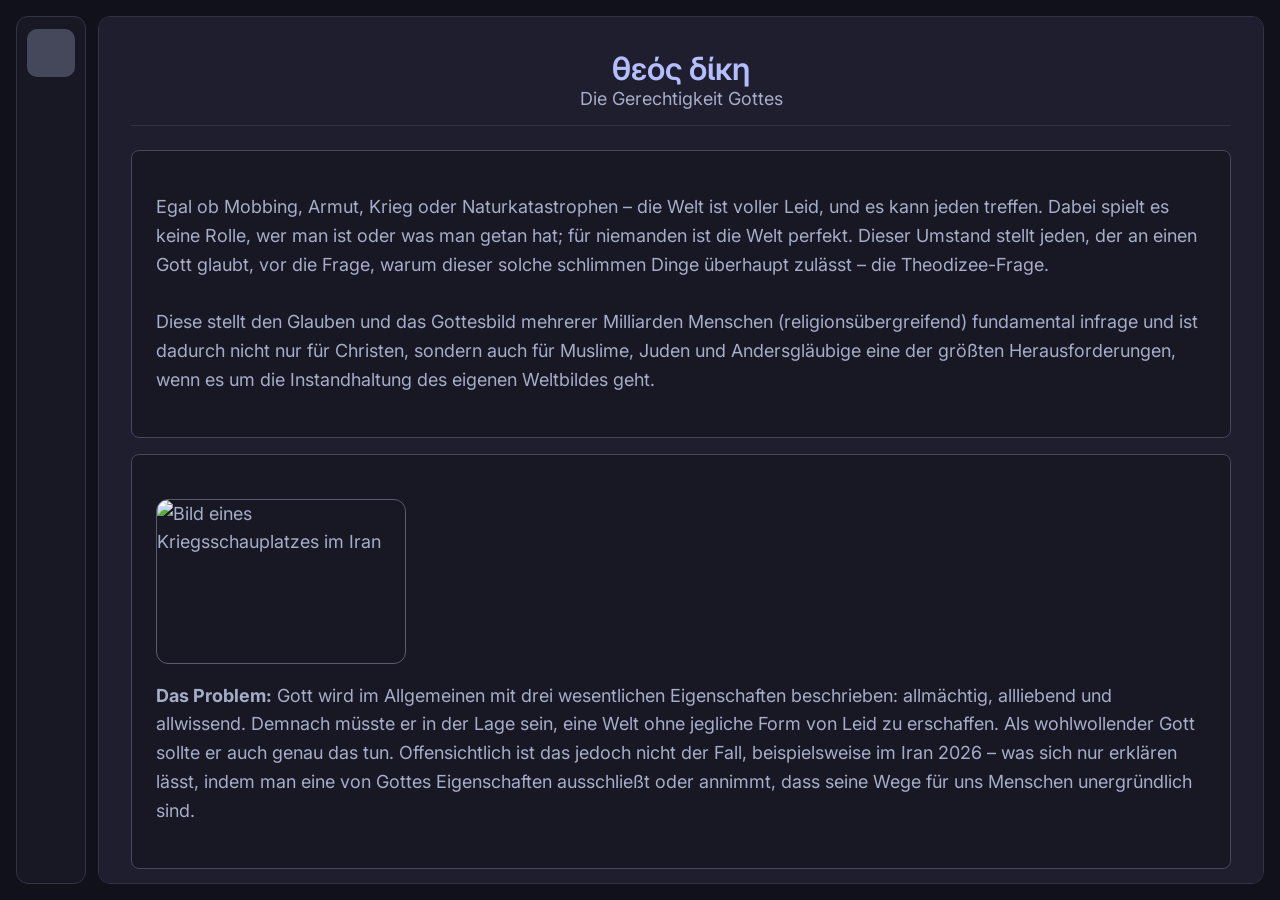
==== commit 4c62b0ab: "Add files via upload" ====
--- a/index.html
+++ b/index.html
@@ -1,9 +1,14 @@
 <!DOCTYPE html>
 <html lang="de">
 <head>
+  <!-- Website Metadata -->
   <meta charset="UTF-8">
-  <meta name="viewport" content="width=device-width, initial-scale=1.0">
-  <link rel="stylesheet" href="https://cdnjs.cloudflare.com/ajax/libs/font-awesome/6.5.0/css/all.min.css">
+  <meta property="og:image" content="https://raw.githubusercontent.com/ImDuck42/random/master/contents/preview.png">
+  <meta name="viewport"     content="width=device-width, initial-scale=1.0">
+  <meta name="description"  content="θεός δίκη – DIE Website rund um di theodizee Frage">
+  <meta name="theme-color"  content="#b4befe"> 
+  
+  <link rel="stylesheet" href="https://cdnjs.cloudflare.com/ajax/libs/font-awesome/7.0.1/css/all.min.css">
   <link rel="stylesheet" href="./styles.css">
   <link rel="icon" type="image/svg+xml" href="./contents/religion-svgrepo.svg">
   <title>θεός δίκη – Theodizee</title>
@@ -44,7 +49,7 @@
           </p>
         </div>
 
-        <div class="card card--row">
+        <div class="card card-row">
           <img
             src="https://www.sueddeutsche.de/2026/03/03/11fb452f-204f-4a9d-99eb-8e6493ed3dcb.jpg?q=60&fm=avif&width=840&rect=0%2C53%2C2048%2C1152"
             alt="Bild eines Kriegsschauplatzes im Iran"
@@ -58,12 +63,6 @@
             ausschließt oder annimmt, dass seine Wege für uns Menschen unergründlich sind.
           </p>
         </div>
-
-        <img
-          src="https://w.wallhaven.cc/full/2y/wallhaven-2y2wg6.png"
-          alt="Dekoratives Platzhalterbild"
-          id ="img-placeholder"
-        >
       </section>
 
       <!-- Biblische Perspektive -->
--- a/styles.css
+++ b/styles.css
@@ -169,7 +169,7 @@
   border: 1px solid var(--surface1);
   border-radius: 8px;
 
-  &.card--row {
+  &.hilfe-card-contact {
     display: flex;
     flex-direction: row;
     align-items: flex-start;
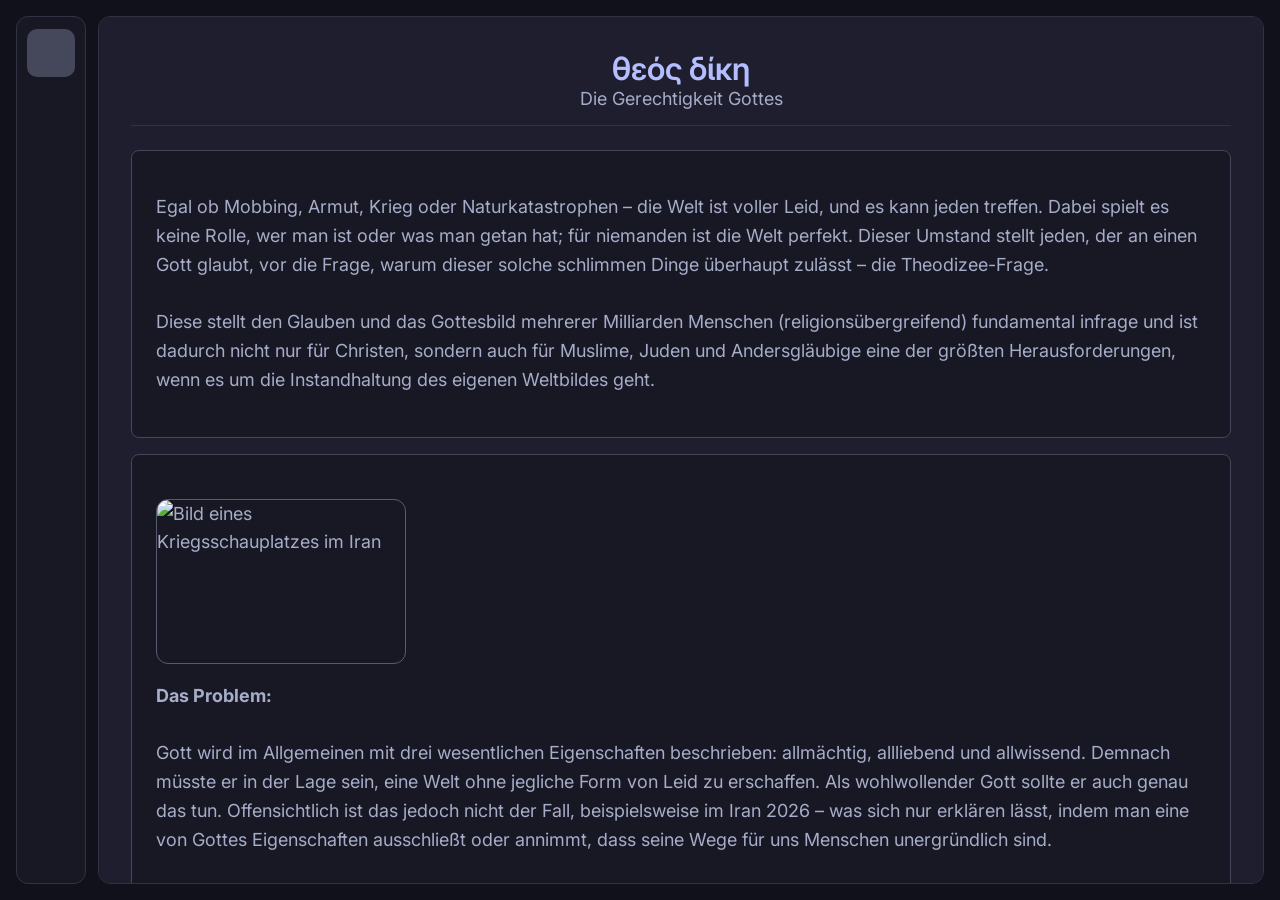
==== commit a02b8c64: "Update index.html" ====
--- a/index.html
+++ b/index.html
@@ -5,7 +5,7 @@
   <meta charset="UTF-8">
   <meta property="og:image" content="https://raw.githubusercontent.com/ImDuck42/random/master/contents/preview.png">
   <meta name="viewport"     content="width=device-width, initial-scale=1.0">
-  <meta name="description"  content="θεός δίκη – DIE Website rund um di theodizee Frage">
+  <meta name="description"  content="θεός δίκη – DIE Website rund um die Theodizee Frage">
   <meta name="theme-color"  content="#b4befe"> 
   
   <link rel="stylesheet" href="https://cdnjs.cloudflare.com/ajax/libs/font-awesome/7.0.1/css/all.min.css">
@@ -55,7 +55,7 @@
             alt="Bild eines Kriegsschauplatzes im Iran"
           >
           <p>
-            <strong>Das Problem:</strong>
+            <strong>Das Problem:</strong><br><br>
             Gott wird im Allgemeinen mit drei wesentlichen Eigenschaften beschrieben: allmächtig, allliebend und allwissend.
             Demnach müsste er in der Lage sein, eine Welt ohne jegliche Form von Leid zu erschaffen.
             Als wohlwollender Gott sollte er auch genau das tun.
@@ -172,7 +172,7 @@
 
                   <p class="leibniz-block-tldr">
                     TLDR;<br>
-                    Wenn unsere Welt – mit Leid – die beste ist, ist Gott nicht allmächtig; oder wenn er es gewollt hätte, ist er nicht moralisch perfekt.
+                    Leid existiert, da Gott – auch wenn nicht die perfekte – die besste aller Welten gewählt hat und Leid Bestandteil davon ist.
                   </p>
                 </div>
               </div>
@@ -345,4 +345,4 @@
   <script src="app.js"></script>
   <script type="module" src="./contents/comments.js"></script>
 </body>
-</html>+</html>
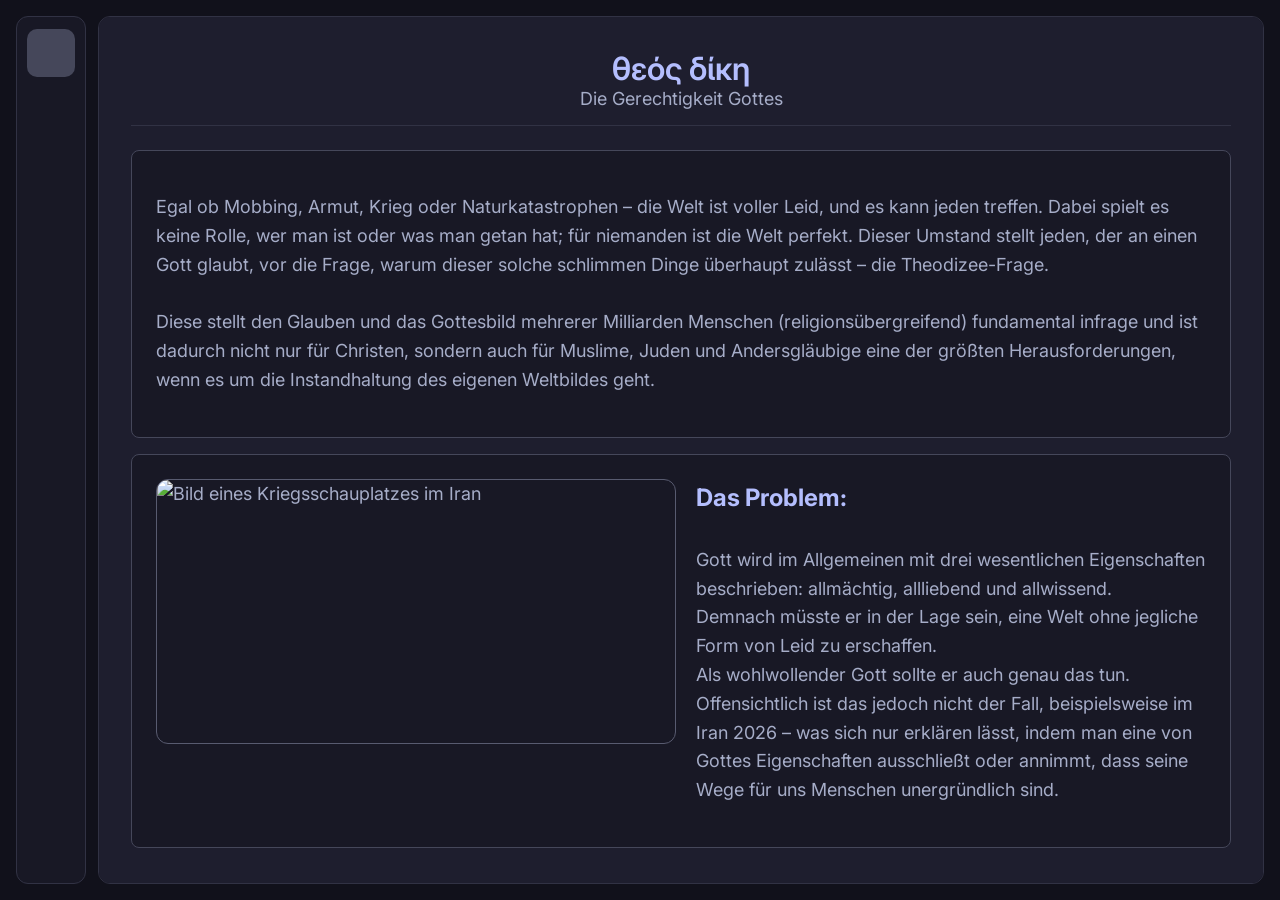
==== commit 98dbb184: "Add files via upload" ====
--- a/index.html
+++ b/index.html
@@ -56,8 +56,8 @@
           >
           <p>
             <strong>Das Problem:</strong><br><br>
-            Gott wird im Allgemeinen mit drei wesentlichen Eigenschaften beschrieben: allmächtig, allliebend und allwissend.
-            Demnach müsste er in der Lage sein, eine Welt ohne jegliche Form von Leid zu erschaffen.
+            Gott wird im Allgemeinen mit drei wesentlichen Eigenschaften beschrieben: allmächtig, allliebend und allwissend.<br>
+            Demnach müsste er in der Lage sein, eine Welt ohne jegliche Form von Leid zu erschaffen.<br>
             Als wohlwollender Gott sollte er auch genau das tun.
             Offensichtlich ist das jedoch nicht der Fall, beispielsweise im Iran 2026 – was sich nur erklären lässt, indem man eine von Gottes Eigenschaften
             ausschließt oder annimmt, dass seine Wege für uns Menschen unergründlich sind.
@@ -345,4 +345,4 @@
   <script src="app.js"></script>
   <script type="module" src="./contents/comments.js"></script>
 </body>
-</html>
+</html>
--- a/styles.css
+++ b/styles.css
@@ -169,6 +169,28 @@
   border: 1px solid var(--surface1);
   border-radius: 8px;
 
+  &.card-row {
+    display: flex;
+    flex-direction: row;
+    gap: 20px;
+
+    strong {
+      color: var(--lavender);
+      font-size: 24px;
+    }
+
+    p {
+      margin-top: 0;
+    }
+
+    img {
+      flex-shrink: 0;
+      width: 520px;
+      height: 265px;
+      margin: 0;
+    }
+  }
+
   &.hilfe-card-contact {
     display: flex;
     flex-direction: row;
@@ -207,12 +229,6 @@
   object-fit: cover;
 }
 
-#img-placeholder {
-  width: 100%;
-  height: 142px;
-  border-color: var(--surface1);
-}
-
 /* ─── Summary Lead ───────────────────────────────────────────────────────── */
 .summary-lead {
   padding-left: 15px;
